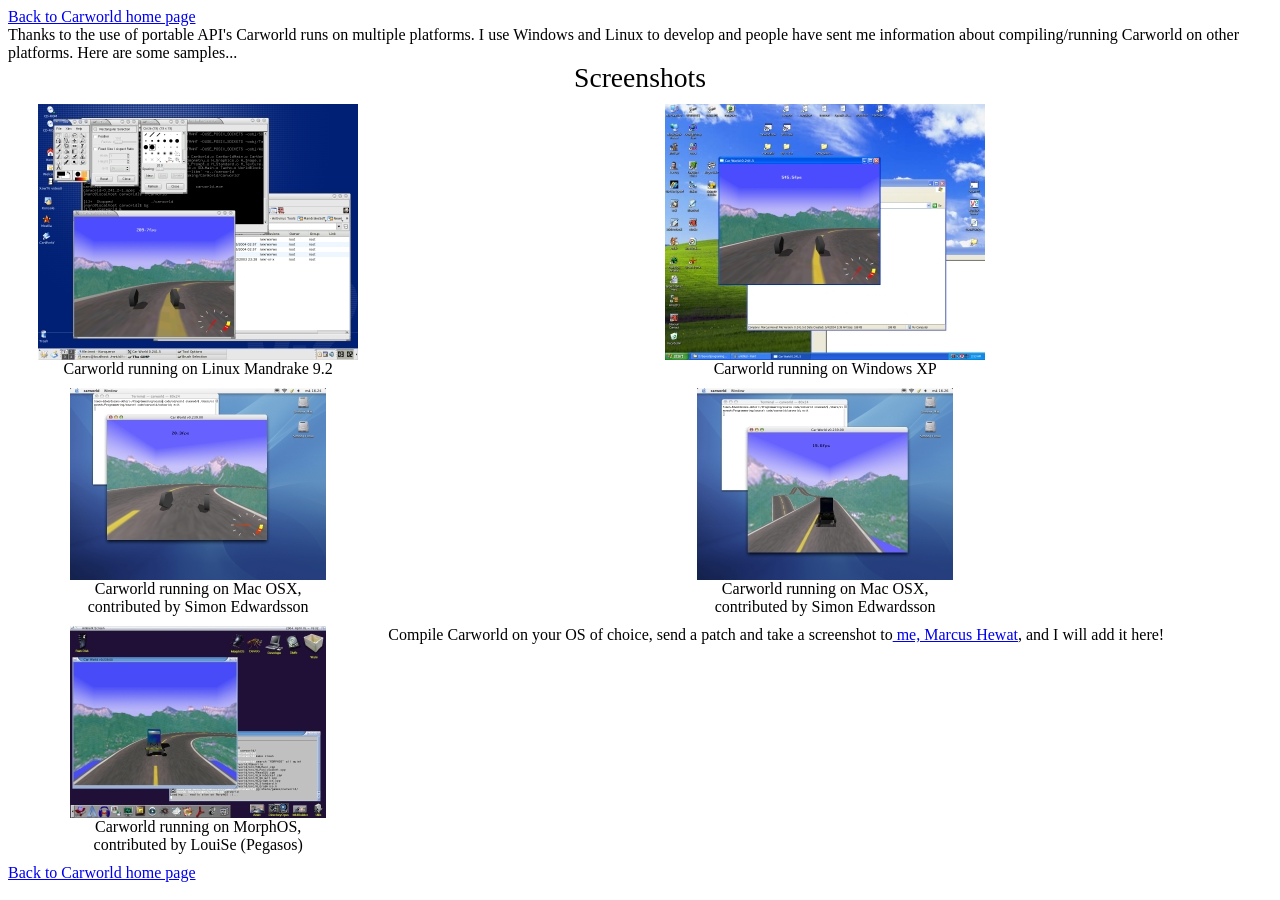
==== docs/screenshots/index.html @ 2921481b "Import historical SourceForge website" ====
<!DOCTYPE HTML PUBLIC "-//W3C//DTD HTML 4.01 Transitional//EN">
<html>
<head>
</head>
<body>
<a href="../index.html">Back to Carworld home page</a><br>
Thanks to the use of portable API's Carworld runs on multiple
platforms. I use Windows and Linux to develop and people have sent me
information about compiling/running Carworld on other platforms. Here
are some samples...<br>
<table
 style="width: 100%; text-align: left; margin-left: auto; margin-right: auto;"
 border="0" cellspacing="10" cellpadding="0">
  <caption><big><big><big>Screenshots</big></big></big><br>
  </caption><tbody>
    <tr>
      <td style="vertical-align: top; text-align: center;"><a
 href="carworld-0.241_mandrake_linux_9.2.png"><img
 title="click to see larger image"
 style="border: 0px solid ; width: 320px; height: 256px;"
 alt="carworld-0.241_mandrake_linux_9.2small"
 src="carworld-0.241_mandrake_linux_9.2small.jpg"></a><br>
Carworld running on Linux Mandrake 9.2<br>
      </td>
      <td style="vertical-align: top; text-align: center;"><a
 href="carworld-0.241_windows_xp.png"><img
 title="click to see larger image"
 style="border: 0px solid ; width: 320px; height: 256px;"
 alt="carworld-0.241_windows_xpsmall"
 src="carworld-0.241_windows_xpsmall.jpg"></a><br>
Carworld running on Windows XP<br>
      </td>
    </tr>
    <tr>
      <td style="vertical-align: top; text-align: center;"><a
 href="carworld-0.239_mac_osx_1.png"><img
 src="carworld-0.239_mac_osx_1small.jpg"
 alt="carworld-0.239_mac_osx_1small"
 style="border: 0px solid ; width: 256px; height: 192px;"
 title="click to see larger image"></a><br>
Carworld running on Mac OSX,<br>
contributed by Simon Edwardsson
      </td>
      <td style="vertical-align: top; text-align: center;"><a
 href="carworld-0.239_mac_osx_2.png"><img
 title="click to see larger image"
 style="border: 0px solid ; width: 256px; height: 192px;"
 alt="carworld-0.239_mac_osx_2small"
 src="carworld-0.239_mac_osx_2small.jpg"></a><br>
Carworld running on Mac OSX,<br>
contributed by Simon Edwardsson
      </td>
    </tr>
    <tr>
      <td style="vertical-align: top; text-align: center;"><a
 href="carworld-0.239_morphos.png"><img
 title="click to see larger image"
 style="border: 0px solid ; width: 256px; height: 192px;"
 alt="carworld-0.239_morphos_small"
 src="carworld-0.239_morphos_small.jpg"></a><br>
Carworld running on MorphOS,<br>
contributed by LouiSe (Pegasos)<br>
      </td>
      <td style="vertical-align: top;">Compile Carworld on your OS of
choice, send a patch and take a screenshot to<a
 href="mailto:hewat@users.sourceforge.net"> me, Marcus Hewat</a>, and I
will add it here!<br>
      </td>
    </tr>
  </tbody>
</table>
<div style="text-align: left;"><a
 href="file:///D:/hewat/programing/CarWorld/index.html">Back to
Carworld home page</a></div>
</body>
</html>
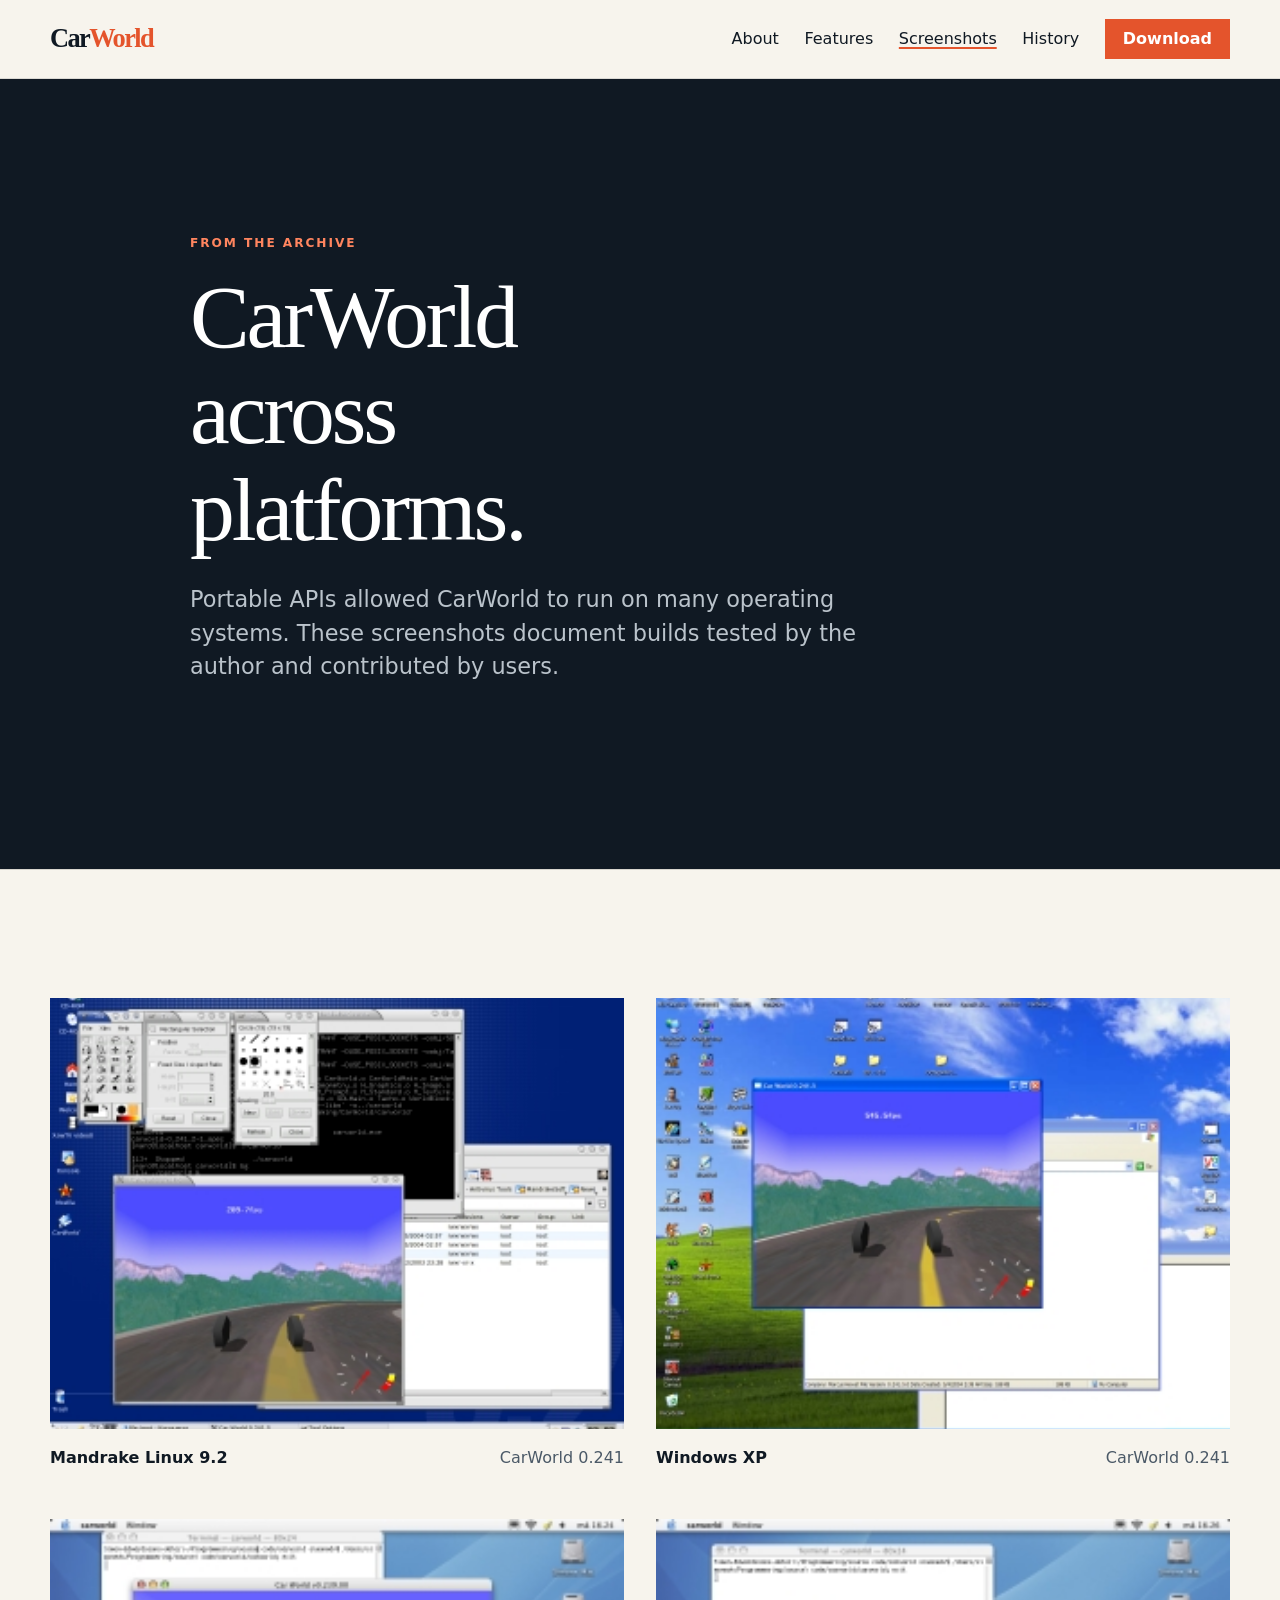
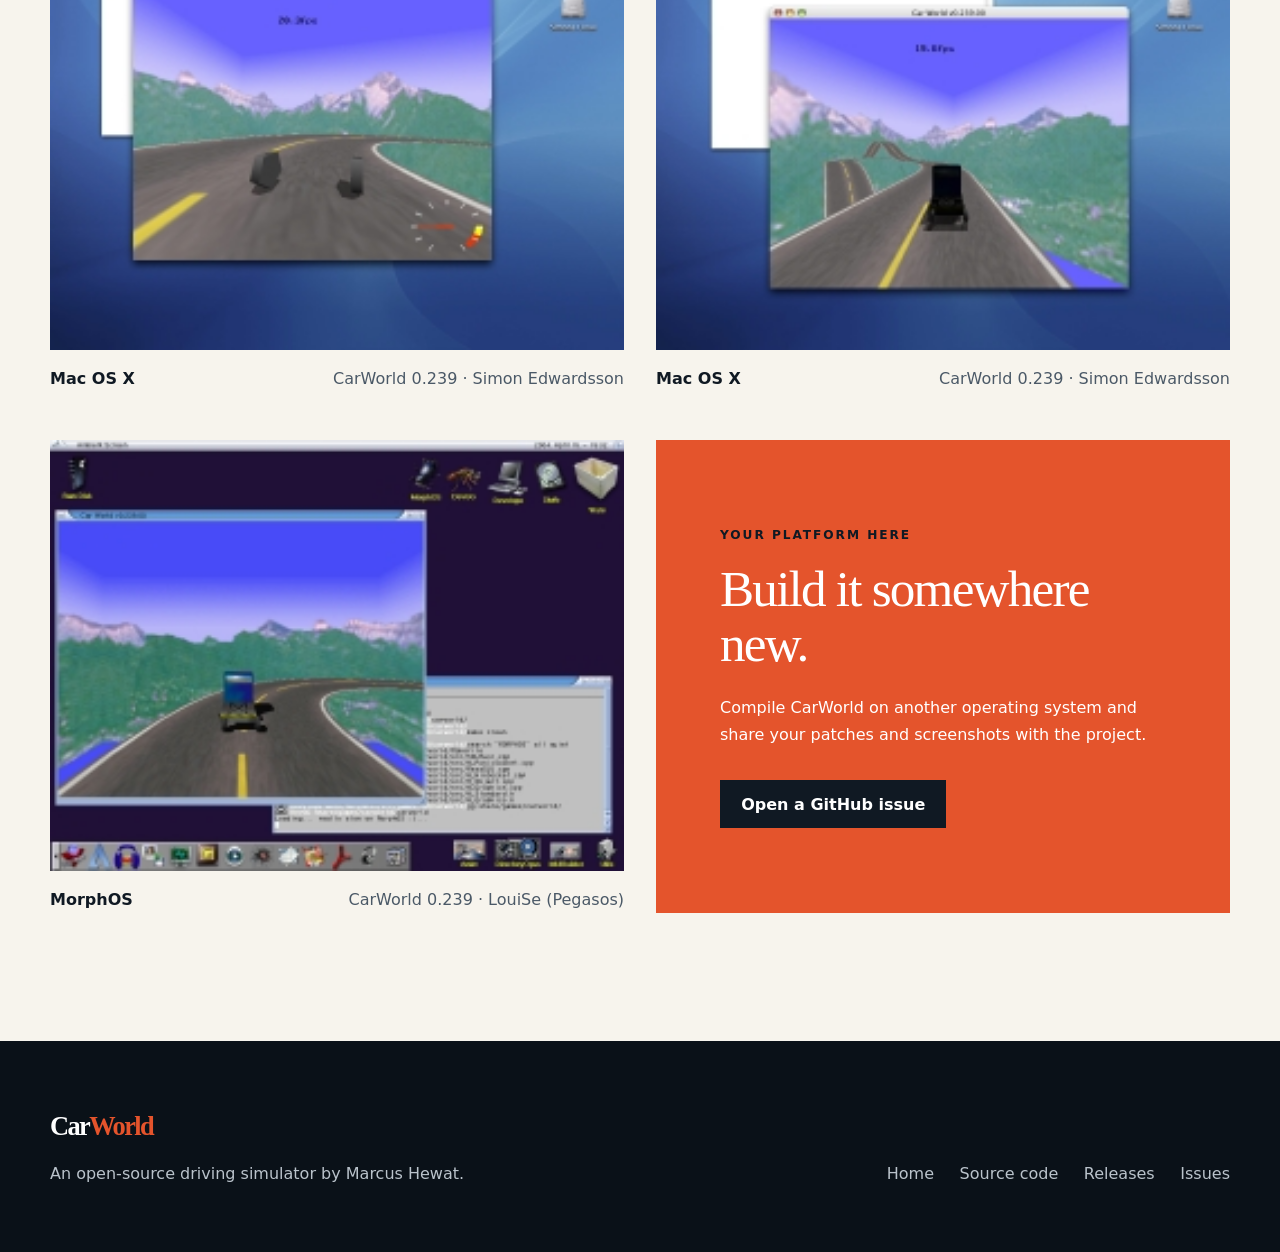
==== commit 12c6d47f: "Modernize project website" ====
--- a/docs/screenshots/index.html
+++ b/docs/screenshots/index.html
@@ -1,76 +1,93 @@
-<!DOCTYPE HTML PUBLIC "-//W3C//DTD HTML 4.01 Transitional//EN">
-<html>
+<!doctype html>
+<html lang="en">
 <head>
+  <meta charset="utf-8">
+  <meta name="viewport" content="width=device-width, initial-scale=1">
+  <meta name="description" content="Archived screenshots of CarWorld running on Linux, Windows, macOS and MorphOS.">
+  <meta name="theme-color" content="#101923">
+  <title>Screenshots — CarWorld</title>
+  <link rel="stylesheet" href="../style.css">
 </head>
 <body>
-<a href="../index.html">Back to Carworld home page</a><br>
-Thanks to the use of portable API's Carworld runs on multiple
-platforms. I use Windows and Linux to develop and people have sent me
-information about compiling/running Carworld on other platforms. Here
-are some samples...<br>
-<table
- style="width: 100%; text-align: left; margin-left: auto; margin-right: auto;"
- border="0" cellspacing="10" cellpadding="0">
-  <caption><big><big><big>Screenshots</big></big></big><br>
-  </caption><tbody>
-    <tr>
-      <td style="vertical-align: top; text-align: center;"><a
- href="carworld-0.241_mandrake_linux_9.2.png"><img
- title="click to see larger image"
- style="border: 0px solid ; width: 320px; height: 256px;"
- alt="carworld-0.241_mandrake_linux_9.2small"
- src="carworld-0.241_mandrake_linux_9.2small.jpg"></a><br>
-Carworld running on Linux Mandrake 9.2<br>
-      </td>
-      <td style="vertical-align: top; text-align: center;"><a
- href="carworld-0.241_windows_xp.png"><img
- title="click to see larger image"
- style="border: 0px solid ; width: 320px; height: 256px;"
- alt="carworld-0.241_windows_xpsmall"
- src="carworld-0.241_windows_xpsmall.jpg"></a><br>
-Carworld running on Windows XP<br>
-      </td>
-    </tr>
-    <tr>
-      <td style="vertical-align: top; text-align: center;"><a
- href="carworld-0.239_mac_osx_1.png"><img
- src="carworld-0.239_mac_osx_1small.jpg"
- alt="carworld-0.239_mac_osx_1small"
- style="border: 0px solid ; width: 256px; height: 192px;"
- title="click to see larger image"></a><br>
-Carworld running on Mac OSX,<br>
-contributed by Simon Edwardsson
-      </td>
-      <td style="vertical-align: top; text-align: center;"><a
- href="carworld-0.239_mac_osx_2.png"><img
- title="click to see larger image"
- style="border: 0px solid ; width: 256px; height: 192px;"
- alt="carworld-0.239_mac_osx_2small"
- src="carworld-0.239_mac_osx_2small.jpg"></a><br>
-Carworld running on Mac OSX,<br>
-contributed by Simon Edwardsson
-      </td>
-    </tr>
-    <tr>
-      <td style="vertical-align: top; text-align: center;"><a
- href="carworld-0.239_morphos.png"><img
- title="click to see larger image"
- style="border: 0px solid ; width: 256px; height: 192px;"
- alt="carworld-0.239_morphos_small"
- src="carworld-0.239_morphos_small.jpg"></a><br>
-Carworld running on MorphOS,<br>
-contributed by LouiSe (Pegasos)<br>
-      </td>
-      <td style="vertical-align: top;">Compile Carworld on your OS of
-choice, send a patch and take a screenshot to<a
- href="mailto:hewat@users.sourceforge.net"> me, Marcus Hewat</a>, and I
-will add it here!<br>
-      </td>
-    </tr>
-  </tbody>
-</table>
-<div style="text-align: left;"><a
- href="file:///D:/hewat/programing/CarWorld/index.html">Back to
-Carworld home page</a></div>
+  <a class="skip-link" href="#main">Skip to main content</a>
+
+  <header class="site-header">
+    <nav class="nav container" aria-label="Primary navigation">
+      <a class="wordmark" href="../" aria-label="CarWorld home">Car<span>World</span></a>
+      <div class="nav-links">
+        <a href="../#about">About</a>
+        <a href="../#features">Features</a>
+        <a href="./" aria-current="page">Screenshots</a>
+        <a href="../#history">History</a>
+        <a class="button button-small" href="https://github.com/UltraFly/carworld/releases">Download</a>
+      </div>
+    </nav>
+  </header>
+
+  <main id="main">
+    <section class="page-hero">
+      <div class="container narrow">
+        <p class="eyebrow">From the archive</p>
+        <h1>CarWorld across platforms.</h1>
+        <p class="lede">Portable APIs allowed CarWorld to run on many operating systems. These screenshots document builds tested by the author and contributed by users.</p>
+      </div>
+    </section>
+
+    <section class="section">
+      <div class="container platform-gallery">
+        <figure>
+          <a href="carworld-0.241_mandrake_linux_9.2.png">
+            <img src="carworld-0.241_mandrake_linux_9.2small.jpg" width="320" height="256" alt="CarWorld version 0.241 running on Mandrake Linux 9.2">
+          </a>
+          <figcaption><strong>Mandrake Linux 9.2</strong><span>CarWorld 0.241</span></figcaption>
+        </figure>
+        <figure>
+          <a href="carworld-0.241_windows_xp.png">
+            <img src="carworld-0.241_windows_xpsmall.jpg" width="320" height="256" alt="CarWorld version 0.241 running on Windows XP">
+          </a>
+          <figcaption><strong>Windows XP</strong><span>CarWorld 0.241</span></figcaption>
+        </figure>
+        <figure>
+          <a href="carworld-0.239_mac_osx_1.png">
+            <img src="carworld-0.239_mac_osx_1small.jpg" width="256" height="192" loading="lazy" alt="CarWorld version 0.239 running on Mac OS X">
+          </a>
+          <figcaption><strong>Mac OS X</strong><span>CarWorld 0.239 · Simon Edwardsson</span></figcaption>
+        </figure>
+        <figure>
+          <a href="carworld-0.239_mac_osx_2.png">
+            <img src="carworld-0.239_mac_osx_2small.jpg" width="256" height="192" loading="lazy" alt="A second view of CarWorld version 0.239 running on Mac OS X">
+          </a>
+          <figcaption><strong>Mac OS X</strong><span>CarWorld 0.239 · Simon Edwardsson</span></figcaption>
+        </figure>
+        <figure>
+          <a href="carworld-0.239_morphos.png">
+            <img src="carworld-0.239_morphos_small.jpg" width="256" height="192" loading="lazy" alt="CarWorld version 0.239 running on MorphOS">
+          </a>
+          <figcaption><strong>MorphOS</strong><span>CarWorld 0.239 · LouiSe (Pegasos)</span></figcaption>
+        </figure>
+        <aside class="contribute-card">
+          <p class="eyebrow">Your platform here</p>
+          <h2>Build it somewhere new.</h2>
+          <p>Compile CarWorld on another operating system and share your patches and screenshots with the project.</p>
+          <a class="button button-dark" href="https://github.com/UltraFly/carworld/issues">Open a GitHub issue</a>
+        </aside>
+      </div>
+    </section>
+  </main>
+
+  <footer class="site-footer">
+    <div class="container footer-grid">
+      <div>
+        <a class="wordmark wordmark-light" href="../">Car<span>World</span></a>
+        <p>An open-source driving simulator by Marcus Hewat.</p>
+      </div>
+      <nav class="footer-links" aria-label="Project links">
+        <a href="../">Home</a>
+        <a href="https://github.com/UltraFly/carworld">Source code</a>
+        <a href="https://github.com/UltraFly/carworld/releases">Releases</a>
+        <a href="https://github.com/UltraFly/carworld/issues">Issues</a>
+      </nav>
+    </div>
+  </footer>
 </body>
 </html>
--- a/docs/style.css
+++ b/docs/style.css
@@ -0,0 +1,619 @@
+:root {
+  --ink: #101923;
+  --ink-soft: #4b5967;
+  --paper: #f7f4ed;
+  --white: #fff;
+  --line: #d8d5ce;
+  --accent: #e4542c;
+  --accent-dark: #bd3817;
+  --tint: #e8edeb;
+  --max-width: 1180px;
+  --shadow: 0 20px 60px rgb(16 25 35 / 18%);
+}
+
+* {
+  box-sizing: border-box;
+}
+
+html {
+  scroll-behavior: smooth;
+}
+
+body {
+  margin: 0;
+  color: var(--ink);
+  background: var(--paper);
+  font-family: Inter, ui-sans-serif, system-ui, -apple-system, BlinkMacSystemFont, "Segoe UI", sans-serif;
+  font-size: 1rem;
+  line-height: 1.65;
+}
+
+img {
+  display: block;
+  max-width: 100%;
+  height: auto;
+}
+
+a {
+  color: inherit;
+  text-decoration-thickness: 1px;
+  text-underline-offset: 0.2em;
+}
+
+a:focus-visible {
+  outline: 3px solid var(--accent);
+  outline-offset: 4px;
+}
+
+h1,
+h2,
+h3,
+p {
+  margin-top: 0;
+}
+
+h1,
+h2,
+h3 {
+  line-height: 1.08;
+  letter-spacing: -0.035em;
+}
+
+h1 {
+  max-width: 12ch;
+  margin-bottom: 1.5rem;
+  font-family: Georgia, "Times New Roman", serif;
+  font-size: clamp(3.2rem, 7vw, 6.7rem);
+  font-weight: 400;
+}
+
+h2 {
+  max-width: 15ch;
+  margin-bottom: 1.5rem;
+  font-family: Georgia, "Times New Roman", serif;
+  font-size: clamp(2.25rem, 4.2vw, 4.2rem);
+  font-weight: 400;
+}
+
+h3 {
+  margin-bottom: 0.8rem;
+  font-size: 1.35rem;
+}
+
+.container {
+  width: min(calc(100% - 2.5rem), var(--max-width));
+  margin-inline: auto;
+}
+
+.narrow {
+  max-width: 900px;
+}
+
+.skip-link {
+  position: fixed;
+  z-index: 100;
+  top: 1rem;
+  left: 1rem;
+  padding: 0.7rem 1rem;
+  color: var(--white);
+  background: var(--ink);
+  transform: translateY(-200%);
+}
+
+.skip-link:focus {
+  transform: translateY(0);
+}
+
+.site-header {
+  position: relative;
+  z-index: 10;
+  border-bottom: 1px solid rgb(16 25 35 / 12%);
+}
+
+.nav {
+  display: flex;
+  min-height: 78px;
+  align-items: center;
+  justify-content: space-between;
+  gap: 2rem;
+}
+
+.wordmark {
+  font-family: Georgia, "Times New Roman", serif;
+  font-size: 1.65rem;
+  font-weight: 700;
+  letter-spacing: -0.06em;
+  text-decoration: none;
+}
+
+.wordmark span {
+  color: var(--accent);
+}
+
+.nav-links,
+.footer-links,
+.hero-actions,
+.link-row {
+  display: flex;
+  align-items: center;
+  gap: 1.6rem;
+}
+
+.nav-links > a:not(.button),
+.footer-links a {
+  text-decoration: none;
+}
+
+.nav-links > a:not(.button):hover,
+.nav-links > a[aria-current="page"] {
+  text-decoration: underline;
+  text-decoration-color: var(--accent);
+  text-decoration-thickness: 2px;
+}
+
+.button {
+  display: inline-flex;
+  min-height: 48px;
+  align-items: center;
+  justify-content: center;
+  padding: 0.75rem 1.2rem;
+  border: 2px solid var(--accent);
+  color: var(--white);
+  background: var(--accent);
+  font-weight: 700;
+  line-height: 1.2;
+  text-decoration: none;
+  transition: background 150ms ease, border-color 150ms ease, transform 150ms ease;
+}
+
+.button:hover {
+  border-color: var(--accent-dark);
+  background: var(--accent-dark);
+  transform: translateY(-2px);
+}
+
+.button-small {
+  min-height: 40px;
+  padding: 0.55rem 1rem;
+}
+
+.button-dark {
+  border-color: var(--ink);
+  background: var(--ink);
+}
+
+.button-dark:hover {
+  border-color: #2a3947;
+  background: #2a3947;
+}
+
+.text-link {
+  font-weight: 700;
+  text-decoration-color: var(--accent);
+}
+
+.hero {
+  padding: clamp(4rem, 9vw, 8rem) 0;
+  overflow: hidden;
+}
+
+.hero-grid {
+  display: grid;
+  grid-template-columns: minmax(0, 0.9fr) minmax(400px, 1.1fr);
+  align-items: center;
+  gap: clamp(3rem, 7vw, 7rem);
+}
+
+.eyebrow {
+  margin-bottom: 1rem;
+  color: var(--accent-dark);
+  font-size: 0.76rem;
+  font-weight: 800;
+  letter-spacing: 0.16em;
+  text-transform: uppercase;
+}
+
+.lede {
+  max-width: 42rem;
+  margin-bottom: 2rem;
+  color: var(--ink-soft);
+  font-size: clamp(1.15rem, 2vw, 1.4rem);
+  line-height: 1.5;
+}
+
+.status {
+  display: flex;
+  align-items: center;
+  gap: 0.65rem;
+  margin: 2.2rem 0 0;
+  color: var(--ink-soft);
+  font-size: 0.88rem;
+}
+
+.status span {
+  width: 0.6rem;
+  height: 0.6rem;
+  border-radius: 50%;
+  background: #3b9868;
+  box-shadow: 0 0 0 4px rgb(59 152 104 / 14%);
+}
+
+.hero-image {
+  position: relative;
+  display: block;
+  color: var(--white);
+  background: var(--ink);
+  box-shadow: var(--shadow);
+  text-decoration: none;
+  transform: rotate(1.5deg);
+}
+
+.hero-image::before {
+  position: absolute;
+  z-index: -1;
+  inset: -1.2rem 1.2rem 1.2rem -1.2rem;
+  border: 2px solid var(--accent);
+  content: "";
+}
+
+.hero-image img {
+  width: 100%;
+  aspect-ratio: 815 / 599;
+  object-fit: cover;
+}
+
+.hero-image span {
+  position: absolute;
+  right: 1rem;
+  bottom: 1rem;
+  padding: 0.45rem 0.7rem;
+  background: rgb(16 25 35 / 84%);
+  font-size: 0.78rem;
+  font-weight: 700;
+}
+
+.section {
+  padding: clamp(5rem, 10vw, 9rem) 0;
+  border-top: 1px solid var(--line);
+}
+
+.split {
+  display: grid;
+  grid-template-columns: minmax(0, 0.85fr) minmax(0, 1.15fr);
+  gap: clamp(3rem, 8vw, 9rem);
+}
+
+.prose {
+  max-width: 45rem;
+  color: var(--ink-soft);
+  font-size: 1.1rem;
+}
+
+.prose a {
+  color: var(--ink);
+}
+
+.section-dark {
+  color: var(--white);
+  background: var(--ink);
+  border: 0;
+}
+
+.section-dark .eyebrow {
+  color: #ff855f;
+}
+
+.feature-grid {
+  display: grid;
+  grid-template-columns: repeat(4, 1fr);
+  gap: 1px;
+  margin-top: 4rem;
+  background: rgb(255 255 255 / 20%);
+}
+
+.feature-card {
+  min-height: 290px;
+  padding: clamp(1.5rem, 3vw, 2.3rem);
+  background: var(--ink);
+}
+
+.feature-card p:last-child {
+  color: #b8c1c8;
+}
+
+.feature-number {
+  margin-bottom: 4rem;
+  color: #ff855f;
+  font-family: Georgia, "Times New Roman", serif;
+  font-size: 1.4rem;
+}
+
+.section-heading {
+  display: flex;
+  align-items: end;
+  justify-content: space-between;
+  gap: 2rem;
+  margin-bottom: 3rem;
+}
+
+.section-heading h2 {
+  margin-bottom: 0;
+}
+
+.gallery {
+  display: grid;
+  grid-template-columns: repeat(2, 1fr);
+  gap: 1.25rem;
+}
+
+.gallery a {
+  display: block;
+  overflow: hidden;
+  background: var(--ink);
+}
+
+.gallery img {
+  width: 100%;
+  aspect-ratio: 4 / 3;
+  object-fit: cover;
+  transition: opacity 180ms ease, transform 350ms ease;
+}
+
+.gallery a:hover img,
+.platform-gallery figure a:hover img {
+  opacity: 0.82;
+  transform: scale(1.025);
+}
+
+.section-tint {
+  background: var(--tint);
+}
+
+.note {
+  margin: 2rem 0;
+  padding: 1rem 1.2rem;
+  border-left: 3px solid var(--accent);
+  background: rgb(255 255 255 / 55%);
+  font-size: 0.95rem;
+}
+
+.history-layout {
+  display: grid;
+  grid-template-columns: 0.7fr 1.3fr;
+  gap: clamp(3rem, 8vw, 9rem);
+}
+
+.muted {
+  color: var(--ink-soft);
+}
+
+.timeline {
+  margin: 0;
+  padding: 0;
+  list-style: none;
+}
+
+.timeline li {
+  display: grid;
+  grid-template-columns: 9rem 1fr;
+  gap: 2rem;
+  padding: 1.5rem 0;
+  border-top: 1px solid var(--line);
+}
+
+.timeline li:last-child {
+  border-bottom: 1px solid var(--line);
+}
+
+.timeline time,
+.timeline-date {
+  color: var(--ink-soft);
+  font-variant-numeric: tabular-nums;
+}
+
+.timeline div {
+  display: grid;
+  grid-template-columns: 5rem 1fr;
+  gap: 1rem;
+}
+
+.timeline div span {
+  color: var(--ink-soft);
+}
+
+.archive-note {
+  background: #efe5d4;
+}
+
+.site-footer {
+  padding: 4rem 0;
+  color: #bac3cb;
+  background: #0a1118;
+}
+
+.footer-grid {
+  display: flex;
+  align-items: end;
+  justify-content: space-between;
+  gap: 3rem;
+}
+
+.wordmark-light {
+  color: var(--white);
+}
+
+.site-footer p {
+  margin: 0.8rem 0 0;
+}
+
+.footer-links {
+  flex-wrap: wrap;
+  justify-content: flex-end;
+}
+
+.footer-links a:hover {
+  color: var(--white);
+}
+
+.page-hero {
+  padding: clamp(5rem, 12vw, 10rem) 0;
+  color: var(--white);
+  background: var(--ink);
+}
+
+.page-hero h1 {
+  max-width: 11ch;
+}
+
+.page-hero .eyebrow {
+  color: #ff855f;
+}
+
+.page-hero .lede {
+  color: #bac3cb;
+}
+
+.platform-gallery {
+  display: grid;
+  grid-template-columns: repeat(2, minmax(0, 1fr));
+  gap: 3rem 2rem;
+}
+
+.platform-gallery figure {
+  margin: 0;
+}
+
+.platform-gallery figure a {
+  display: block;
+  overflow: hidden;
+  background: var(--ink);
+}
+
+.platform-gallery figure img {
+  width: 100%;
+  aspect-ratio: 4 / 3;
+  object-fit: cover;
+  transition: opacity 180ms ease, transform 350ms ease;
+}
+
+.platform-gallery figcaption {
+  display: flex;
+  justify-content: space-between;
+  gap: 1rem;
+  padding-top: 1rem;
+}
+
+.platform-gallery figcaption span {
+  color: var(--ink-soft);
+  text-align: right;
+}
+
+.contribute-card {
+  display: flex;
+  min-height: 350px;
+  align-items: flex-start;
+  flex-direction: column;
+  justify-content: center;
+  padding: clamp(2rem, 5vw, 4rem);
+  color: var(--white);
+  background: var(--accent);
+}
+
+.contribute-card .eyebrow {
+  color: var(--ink);
+}
+
+.contribute-card h2 {
+  font-size: clamp(2rem, 4vw, 3.4rem);
+}
+
+.contribute-card .button {
+  margin-top: 1rem;
+}
+
+@media (max-width: 900px) {
+  .hero-grid,
+  .split,
+  .history-layout {
+    grid-template-columns: 1fr;
+  }
+
+  .hero-grid {
+    gap: 5rem;
+  }
+
+  .feature-grid {
+    grid-template-columns: repeat(2, 1fr);
+  }
+
+  .feature-card {
+    min-height: 240px;
+  }
+
+  .feature-number {
+    margin-bottom: 2.5rem;
+  }
+}
+
+@media (max-width: 680px) {
+  .nav {
+    min-height: 68px;
+  }
+
+  .nav-links > a:not(.button) {
+    display: none;
+  }
+
+  .nav-links {
+    gap: 0;
+  }
+
+  .hero-grid {
+    grid-template-columns: minmax(0, 1fr);
+  }
+
+  .hero-actions,
+  .link-row,
+  .section-heading,
+  .footer-grid {
+    align-items: flex-start;
+    flex-direction: column;
+  }
+
+  .feature-grid,
+  .gallery,
+  .platform-gallery {
+    grid-template-columns: 1fr;
+  }
+
+  .timeline li,
+  .timeline div {
+    grid-template-columns: 1fr;
+    gap: 0.35rem;
+  }
+
+  .footer-links {
+    justify-content: flex-start;
+  }
+
+  .platform-gallery figcaption {
+    flex-direction: column;
+    gap: 0.2rem;
+  }
+
+  .platform-gallery figcaption span {
+    text-align: left;
+  }
+}
+
+@media (prefers-reduced-motion: reduce) {
+  html {
+    scroll-behavior: auto;
+  }
+
+  *,
+  *::before,
+  *::after {
+    transition-duration: 0.01ms !important;
+  }
+}
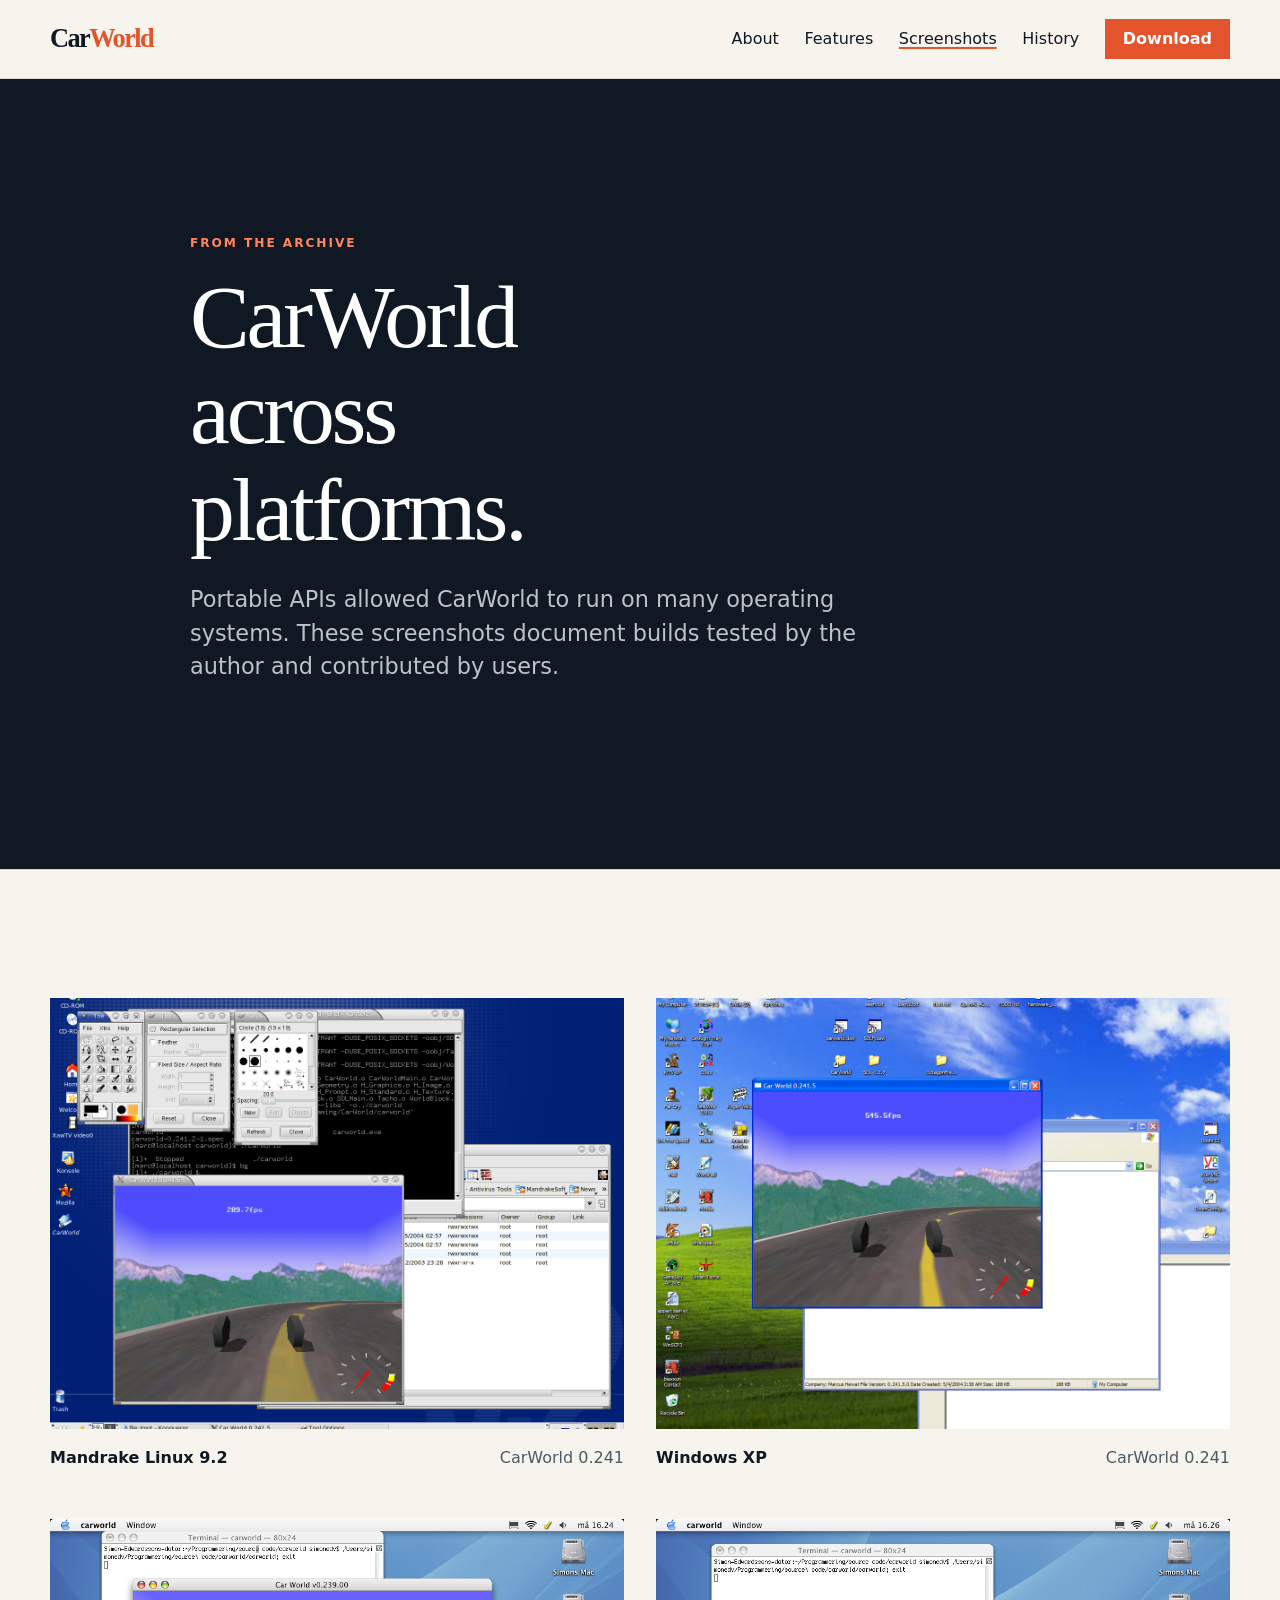
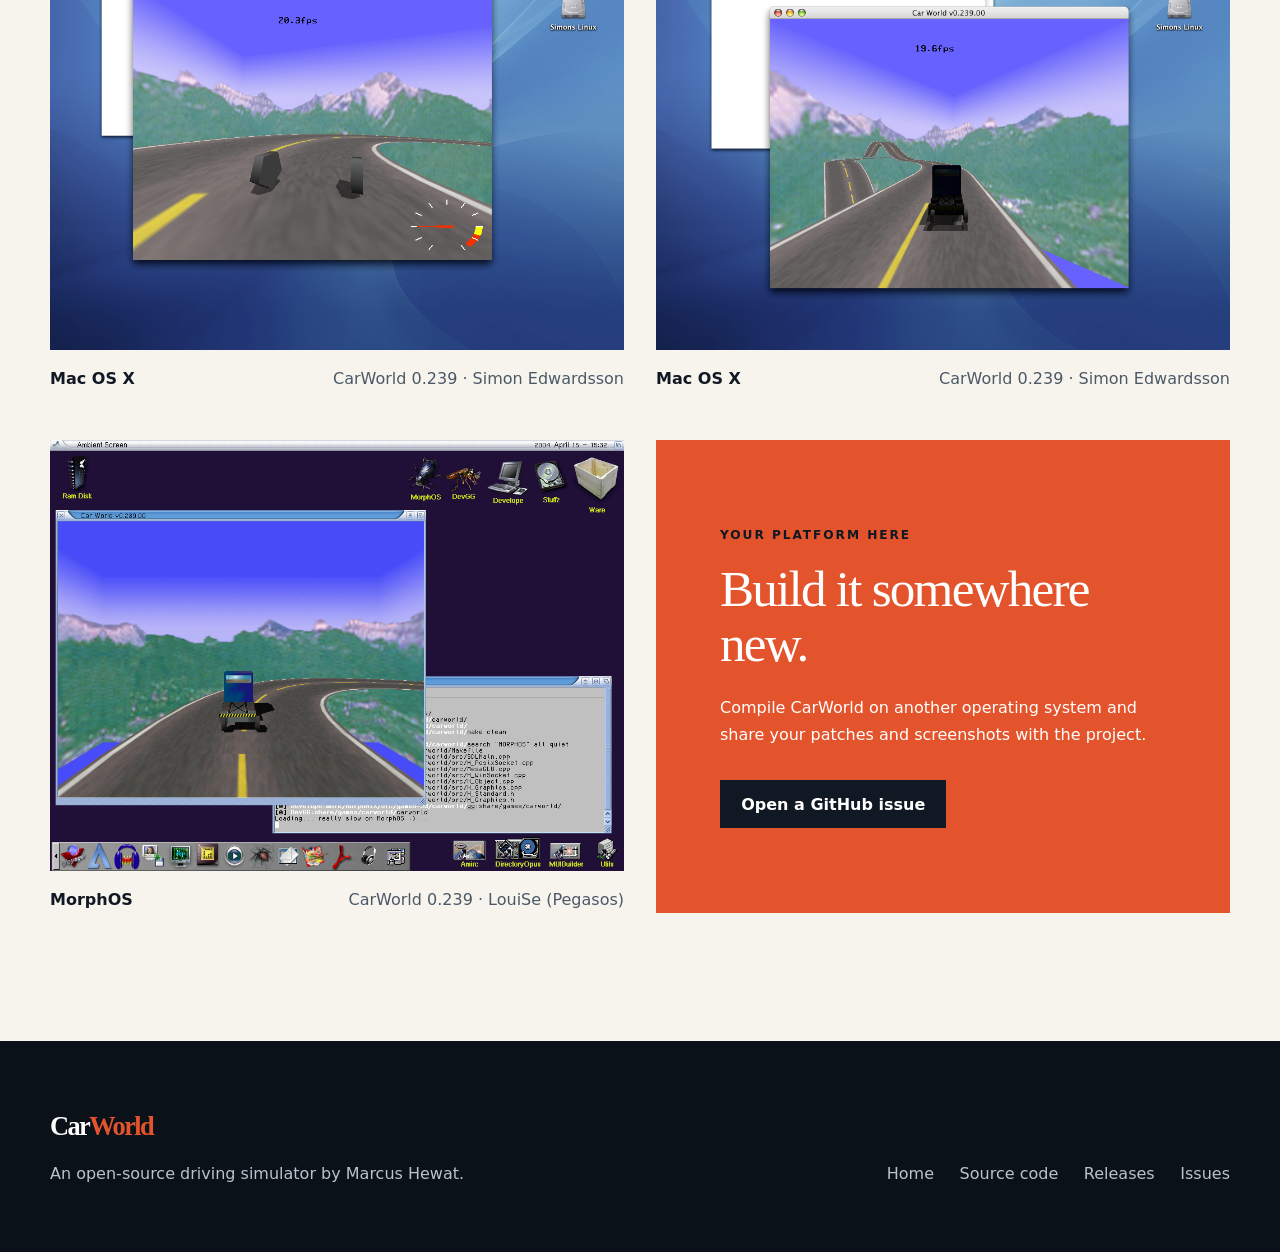
==== commit d9ceaaa6: "Use full-resolution website screenshots" ====
--- a/docs/screenshots/index.html
+++ b/docs/screenshots/index.html
@@ -37,31 +37,31 @@
       <div class="container platform-gallery">
         <figure>
           <a href="carworld-0.241_mandrake_linux_9.2.png">
-            <img src="carworld-0.241_mandrake_linux_9.2small.jpg" width="320" height="256" alt="CarWorld version 0.241 running on Mandrake Linux 9.2">
+            <img src="carworld-0.241_mandrake_linux_9.2.png" width="1280" height="1024" alt="CarWorld version 0.241 running on Mandrake Linux 9.2">
           </a>
           <figcaption><strong>Mandrake Linux 9.2</strong><span>CarWorld 0.241</span></figcaption>
         </figure>
         <figure>
           <a href="carworld-0.241_windows_xp.png">
-            <img src="carworld-0.241_windows_xpsmall.jpg" width="320" height="256" alt="CarWorld version 0.241 running on Windows XP">
+            <img src="carworld-0.241_windows_xp.png" width="1280" height="1024" alt="CarWorld version 0.241 running on Windows XP">
           </a>
           <figcaption><strong>Windows XP</strong><span>CarWorld 0.241</span></figcaption>
         </figure>
         <figure>
           <a href="carworld-0.239_mac_osx_1.png">
-            <img src="carworld-0.239_mac_osx_1small.jpg" width="256" height="192" loading="lazy" alt="CarWorld version 0.239 running on Mac OS X">
+            <img src="carworld-0.239_mac_osx_1.png" width="1024" height="768" loading="lazy" alt="CarWorld version 0.239 running on Mac OS X">
           </a>
           <figcaption><strong>Mac OS X</strong><span>CarWorld 0.239 · Simon Edwardsson</span></figcaption>
         </figure>
         <figure>
           <a href="carworld-0.239_mac_osx_2.png">
-            <img src="carworld-0.239_mac_osx_2small.jpg" width="256" height="192" loading="lazy" alt="A second view of CarWorld version 0.239 running on Mac OS X">
+            <img src="carworld-0.239_mac_osx_2.png" width="1024" height="768" loading="lazy" alt="A second view of CarWorld version 0.239 running on Mac OS X">
           </a>
           <figcaption><strong>Mac OS X</strong><span>CarWorld 0.239 · Simon Edwardsson</span></figcaption>
         </figure>
         <figure>
           <a href="carworld-0.239_morphos.png">
-            <img src="carworld-0.239_morphos_small.jpg" width="256" height="192" loading="lazy" alt="CarWorld version 0.239 running on MorphOS">
+            <img src="carworld-0.239_morphos.png" width="1024" height="768" loading="lazy" alt="CarWorld version 0.239 running on MorphOS">
           </a>
           <figcaption><strong>MorphOS</strong><span>CarWorld 0.239 · LouiSe (Pegasos)</span></figcaption>
         </figure>
